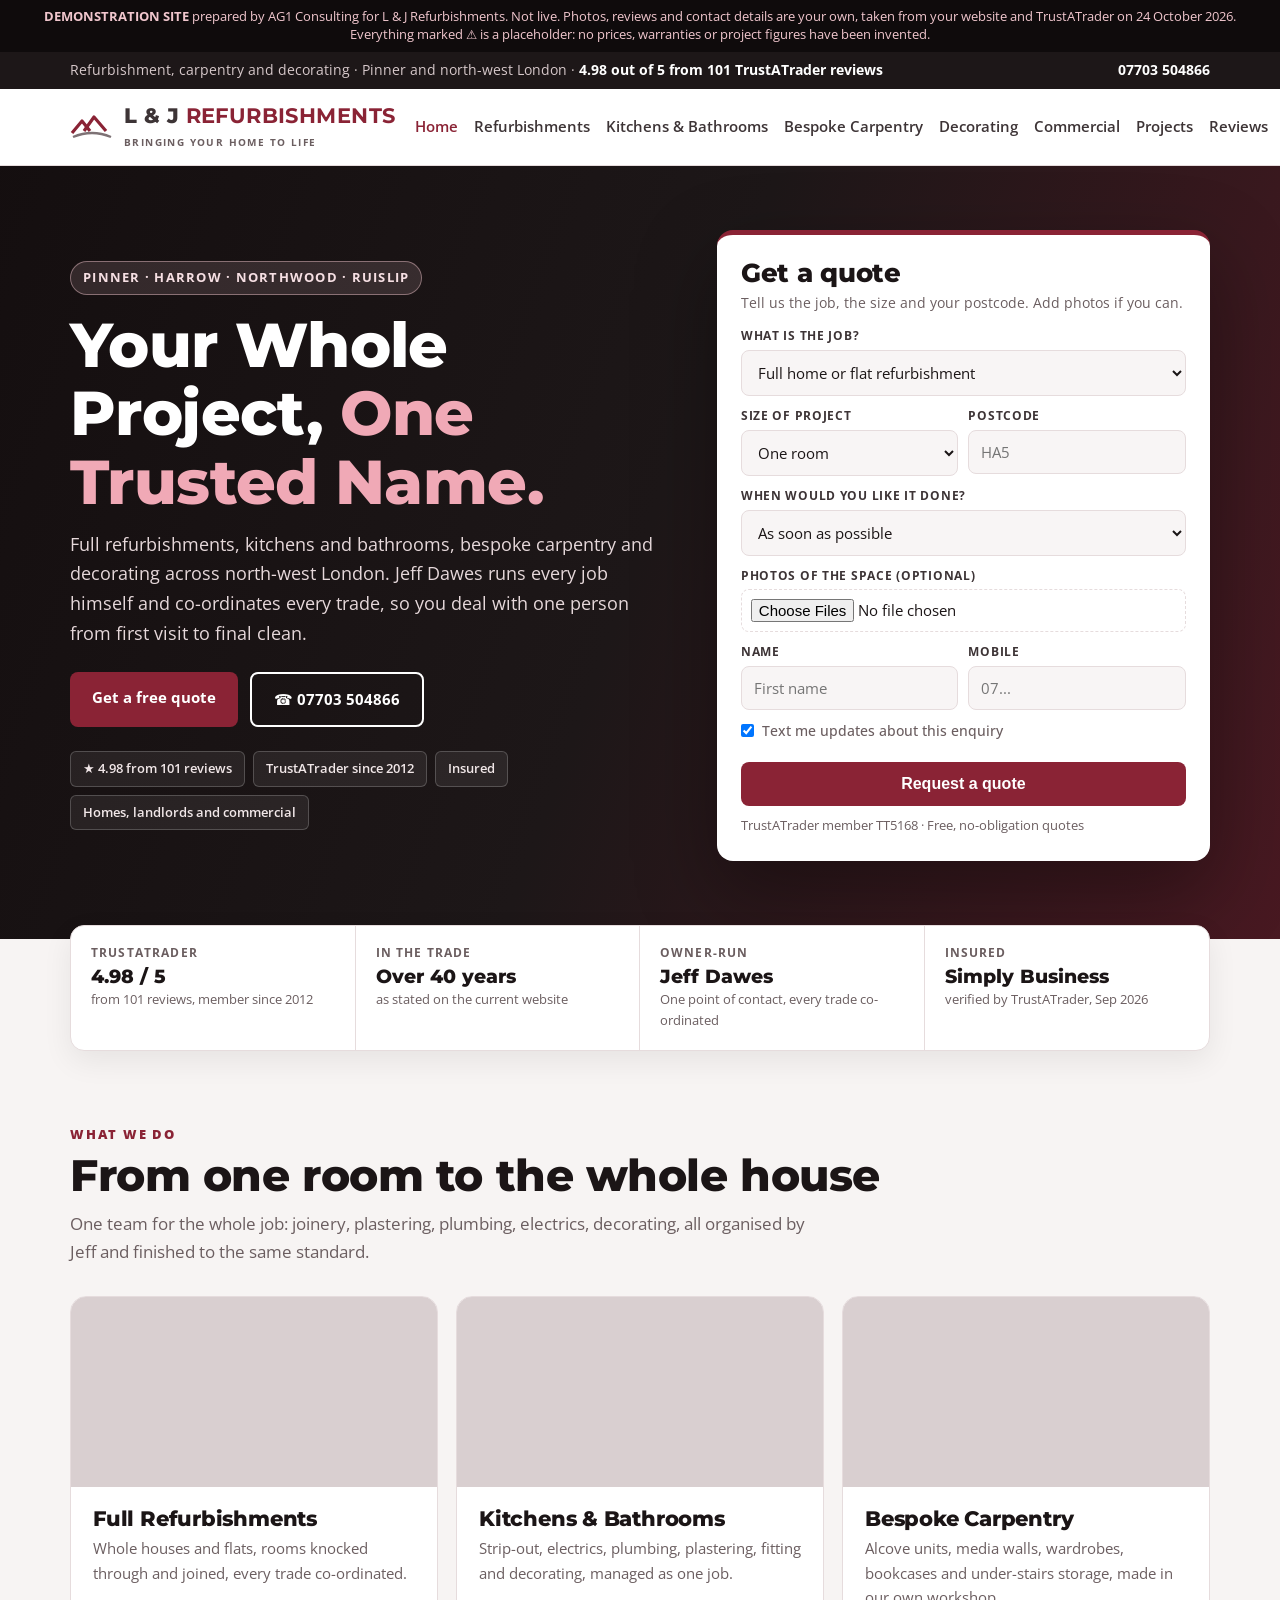
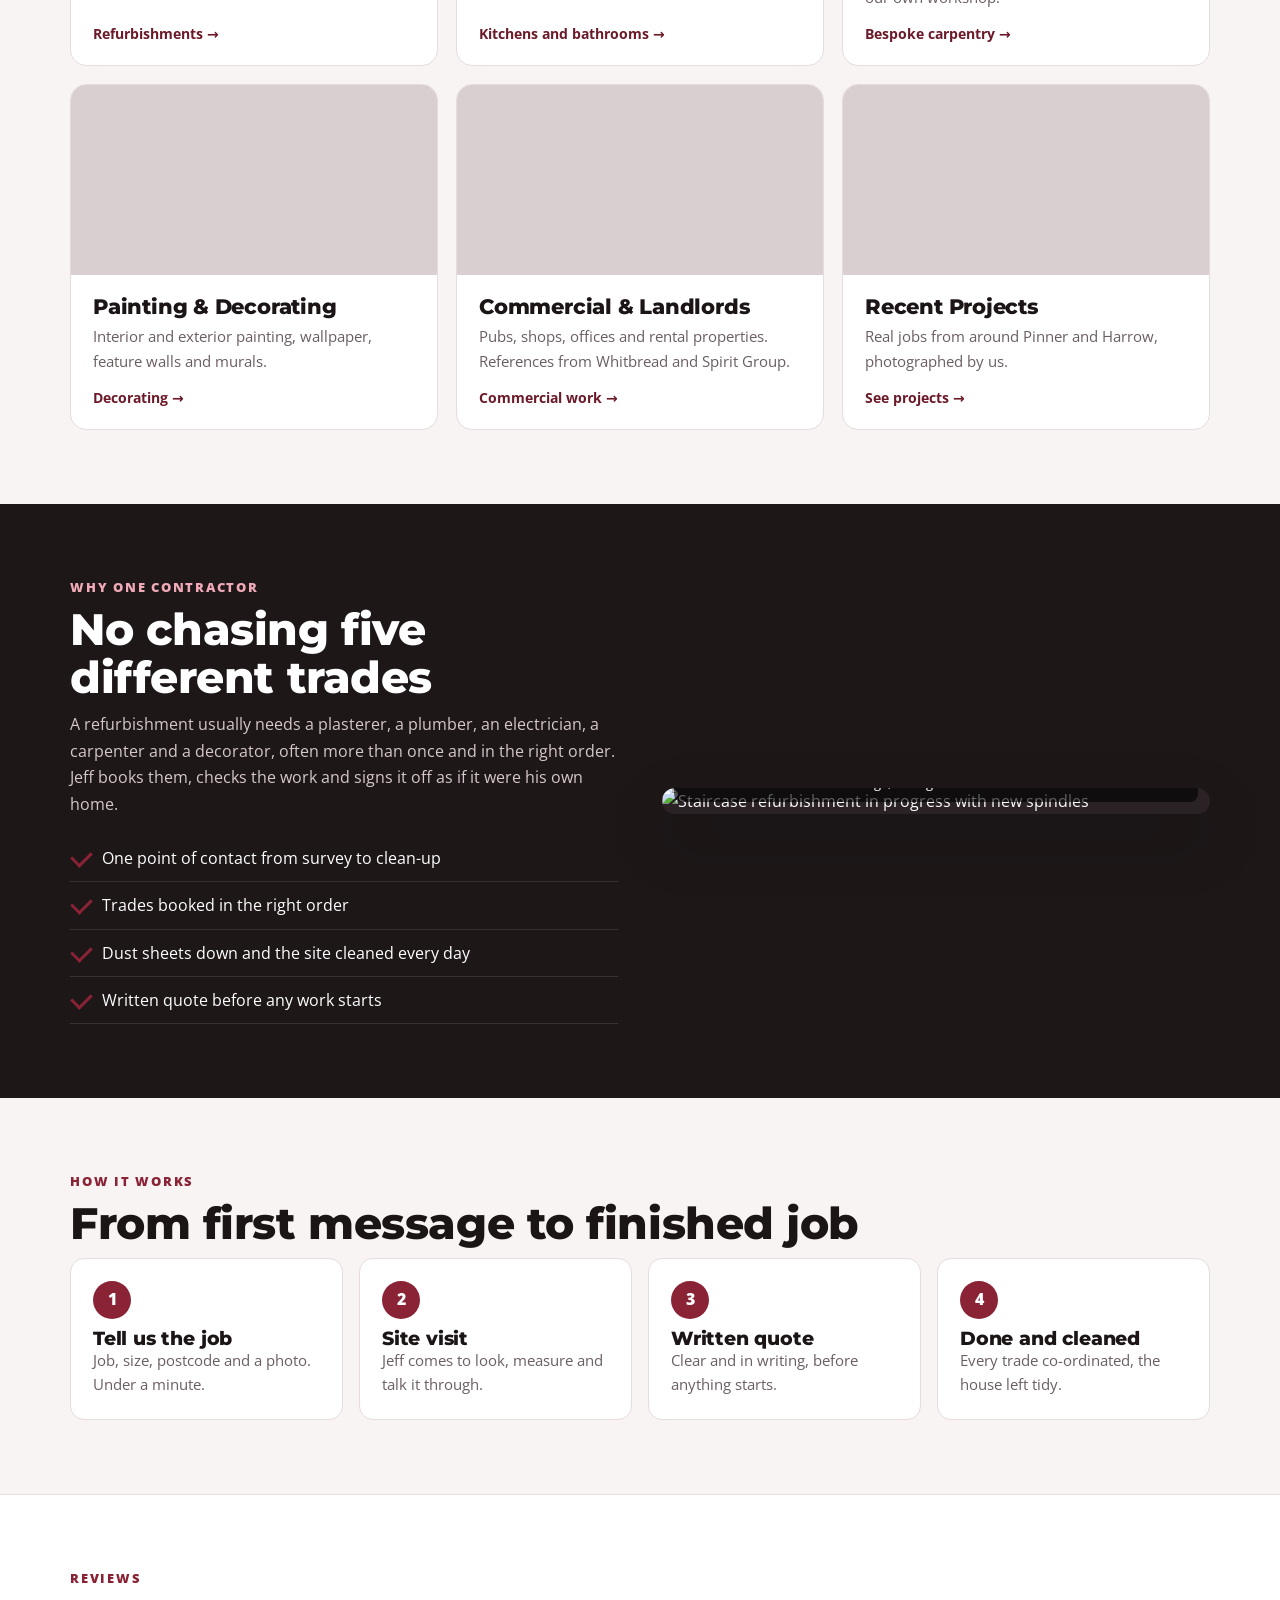
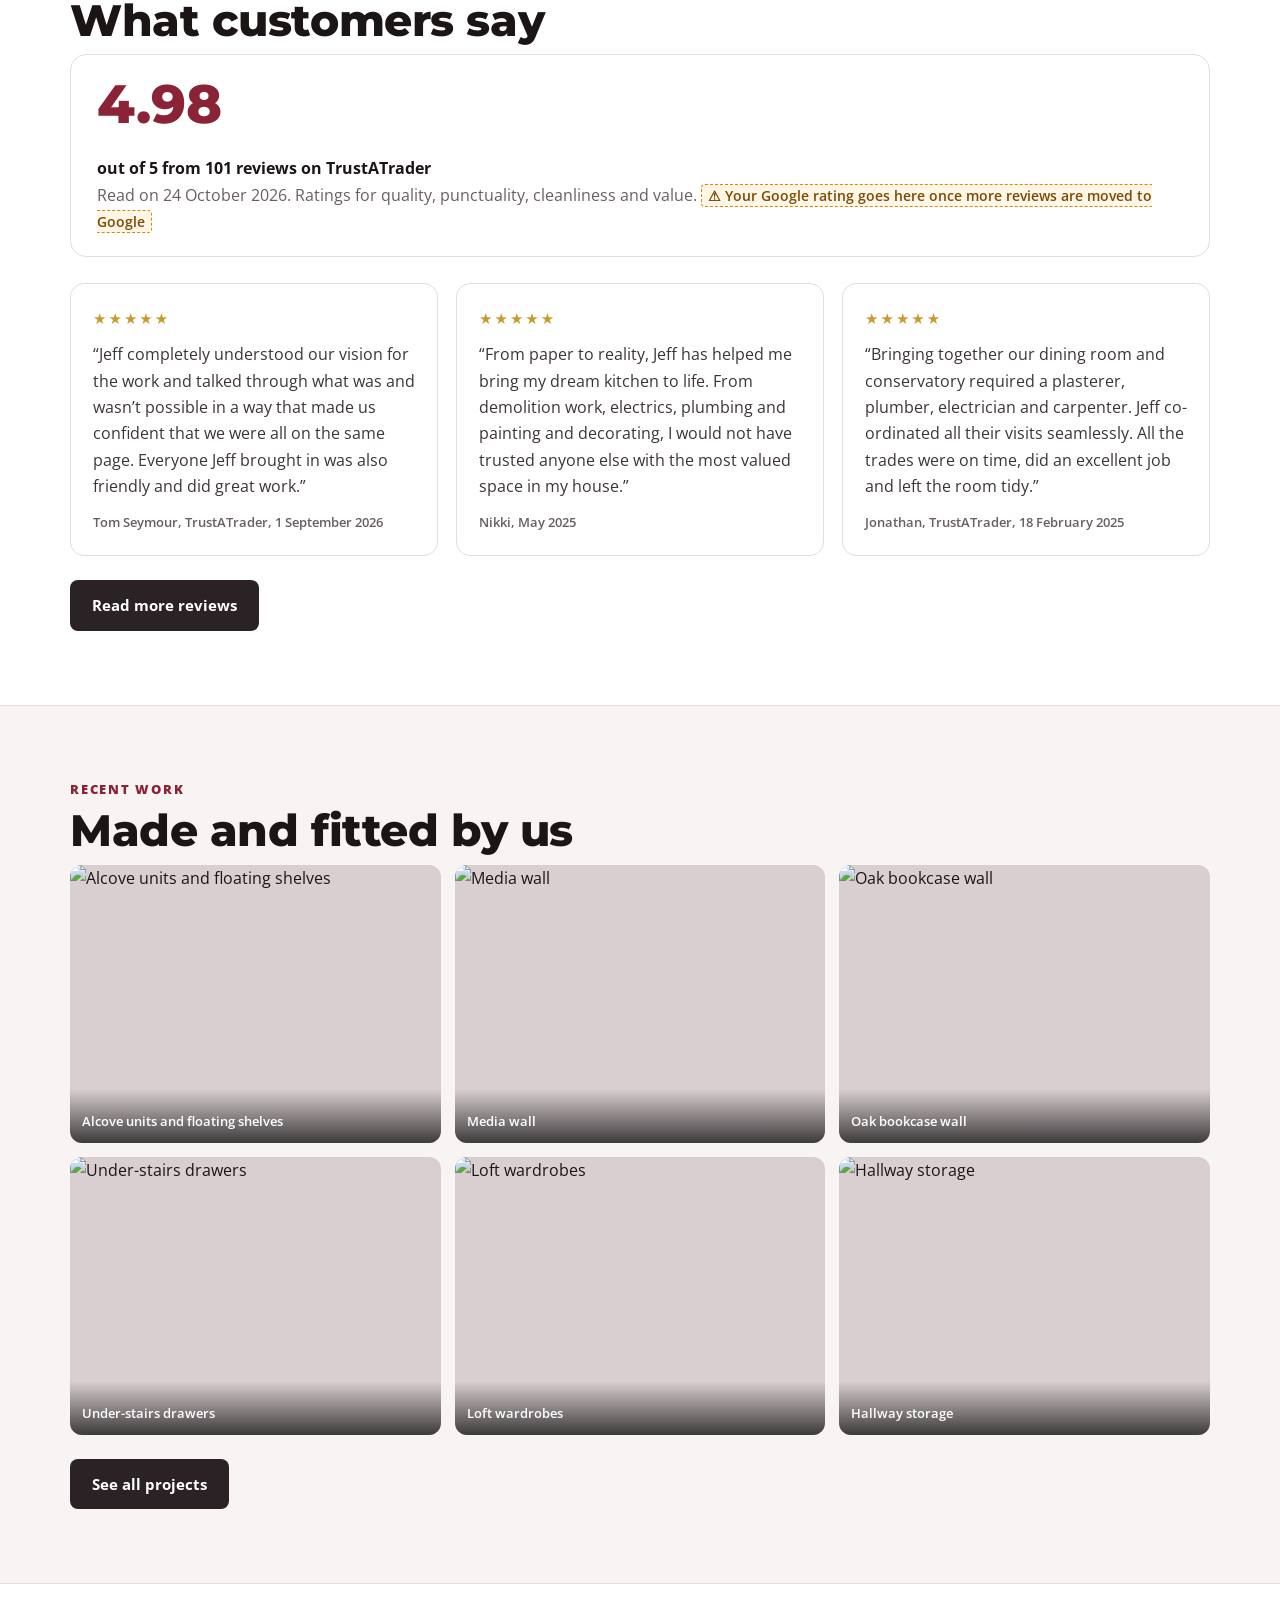
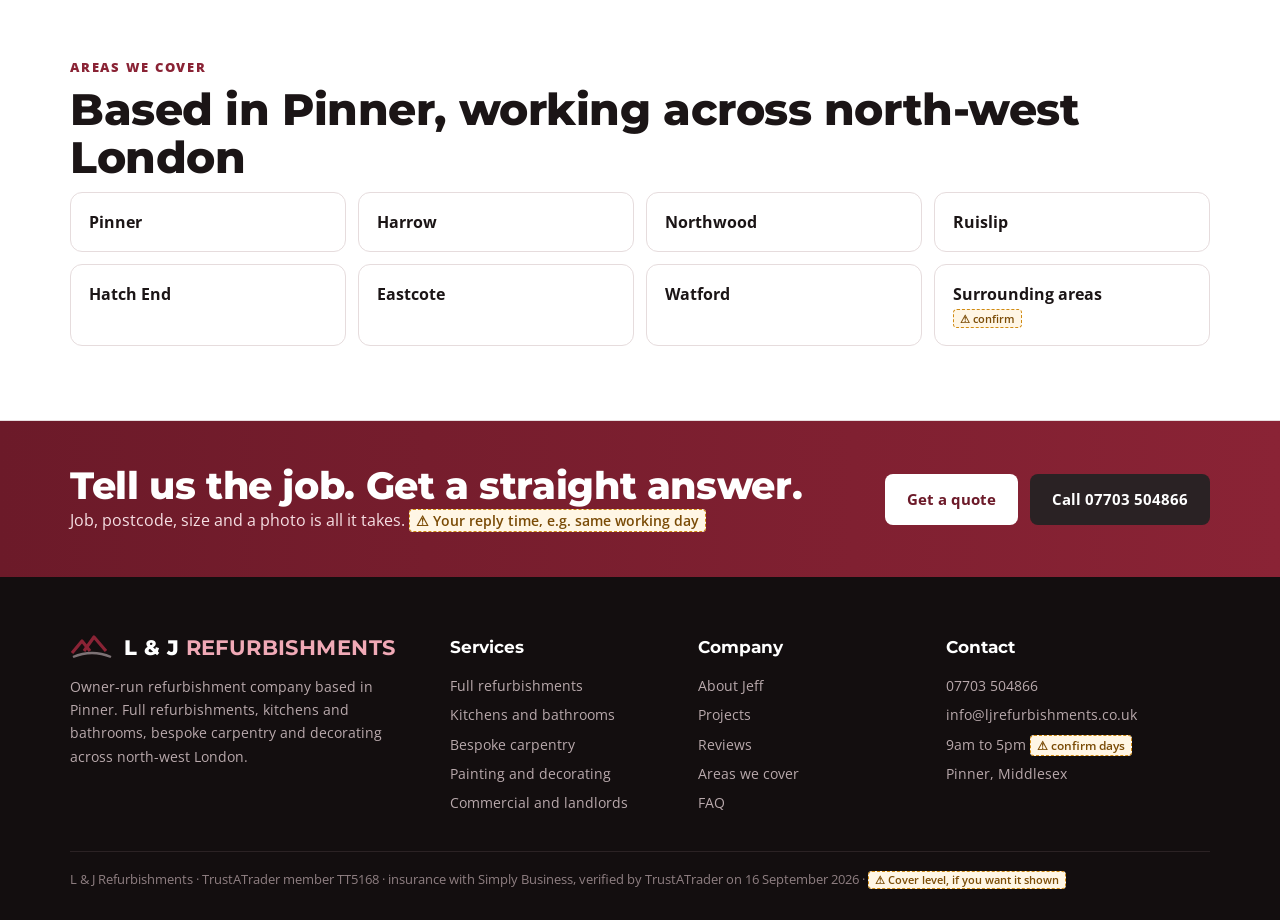
==== index.html @ 6a8d1ebc "Build AG1 asset pack" ====
<!DOCTYPE html><html lang="en"><head><meta charset="utf-8"><meta name="viewport" content="width=device-width,initial-scale=1">
<meta name="robots" content="noindex,nofollow"><title>Refurbishment Company in Pinner | L &amp; J Refurbishments</title><meta name="description" content="Full refurbishments, kitchens and bathrooms, bespoke carpentry and decorating in Pinner, Harrow and north-west London. 4.98 from 101 TrustATrader reviews.">
<link rel="preconnect" href="https://fonts.googleapis.com"><link href="https://fonts.googleapis.com/css2?family=Montserrat:wght@600;700;800&family=Open+Sans:wght@400;500;600;700;800&display=swap" rel="stylesheet">
<link rel="stylesheet" href="styles.css">
<script type="application/ld+json">{"@context": "https://schema.org", "@type": "GeneralContractor", "name": "L & J Refurbishments", "telephone": "+447703504866", "email": "info@ljrefurbishments.co.uk", "url": "https://andrei170.github.io/lj-refurbishments-demo/", "address": {"@type": "PostalAddress", "addressLocality": "Pinner", "addressRegion": "Middlesex", "addressCountry": "GB"}, "areaServed": [{"@type": "City", "name": "Pinner"}, {"@type": "City", "name": "Harrow"}, {"@type": "City", "name": "Northwood"}, {"@type": "City", "name": "Ruislip"}, {"@type": "City", "name": "Hatch End"}, {"@type": "City", "name": "Eastcote"}, {"@type": "City", "name": "Watford"}], "openingHours": "09:00-17:00", "aggregateRating": {"@type": "AggregateRating", "ratingValue": "4.98", "bestRating": "5", "reviewCount": "101"}}</script>
</head><body>
<div class="demo"><b>DEMONSTRATION SITE</b> prepared by AG1 Consulting for L &amp; J Refurbishments. Not live. Photos, reviews and contact details are your own, taken from your website and TrustATrader on 24 October 2026. Everything marked &#9888; is a placeholder: no prices, warranties or project figures have been invented.</div>
<div class="top"><div class="wrap"><span class="tl">Refurbishment, carpentry and decorating &middot; Pinner and north-west London &middot; <b>4.98 out of 5 from 101 TrustATrader reviews</b></span><span><a href="tel:+447703504866"><b>07703 504866</b></a></span></div></div>
<header class="site"><div class="wrap"><a class="logo" href="index.html"><svg width="44" height="28" viewBox="0 0 44 28" aria-hidden="true"><path d="M2 20 12 8l8 10" fill="none" stroke="#8a2335" stroke-width="3.2" stroke-linejoin="round"/><path d="M14 18 24 4l12 14" fill="none" stroke="#8a2335" stroke-width="3.2" stroke-linejoin="round"/><path d="M3 24c12-5 26-5 38 0" fill="none" stroke="#7d7275" stroke-width="2.4"/></svg><span><span class="tx">L &amp; J <b>Refurbishments</b></span><small>BRINGING YOUR HOME TO LIFE</small></span></a>
<nav class="main"><a href="index.html" class="on">Home</a><a href="refurbishments.html">Refurbishments</a><a href="kitchens-bathrooms.html">Kitchens &amp; Bathrooms</a><a href="carpentry.html">Bespoke Carpentry</a><a href="decorating.html">Decorating</a><a href="commercial.html">Commercial</a><a href="projects.html">Projects</a><a href="reviews.html">Reviews</a><a href="contact.html">Contact</a></nav><div class="hcall"><small>Call Jeff</small><a href="tel:+447703504866">07703 504866</a></div><a class="btn" href="contact.html">Get a quote</a></div></header>
<section class="hero"><div class="bgimg" style="background-image:url('https://img1.wsimg.com/isteam/ip/7a11964e-ccb6-495a-9d29-0755a113b4dd/PHOTO-2025-10-30-14-35-50%205.jpg/:/rs=w:1200')"></div><div class="wrap grid">
<div><span class="kicker">Pinner &middot; Harrow &middot; Northwood &middot; Ruislip</span>
<h1>Your Whole Project, <em>One Trusted Name.</em></h1>
<p class="lede">Full refurbishments, kitchens and bathrooms, bespoke carpentry and decorating across north-west London. Jeff Dawes runs every job himself and co-ordinates every trade, so you deal with one person from first visit to final clean.</p>
<div class="cta-row"><a class="btn" href="contact.html">Get a free quote</a><a class="btn ghost" href="tel:+447703504866">&#9742; 07703 504866</a></div>
<div class="chips"><span>&#9733; 4.98 from 101 reviews</span><span>TrustATrader since 2012</span><span>Insured</span><span>Homes, landlords and commercial</span></div></div>
<div class="panel" id="quote"><h3>Get a quote</h3><div class="sub">Tell us the job, the size and your postcode. Add photos if you can.</div><form class="f"><label>What is the job?</label><select><option>Full home or flat refurbishment</option><option>Kitchen</option><option>Bathroom</option><option>Joining rooms, conversions or alterations</option><option>Bespoke carpentry (alcoves, wardrobes, media walls)</option><option>Painting and decorating</option><option>Commercial or landlord work</option><option>Something else</option></select><div class="two"><div><label>Size of project</label><select><option>One room</option><option>Several rooms</option><option>Whole house or flat</option><option>Commercial premises</option></select></div><div><label>Postcode</label><input placeholder="HA5"></div></div><label>When would you like it done?</label><select><option>As soon as possible</option><option>Within 3 months</option><option>In 3 to 6 months</option><option>Just planning for now</option></select><label>Photos of the space (optional)</label><input type="file" accept="image/*" multiple><div class="two"><div><label>Name</label><input placeholder="First name"></div><div><label>Mobile</label><input type="tel" placeholder="07..."></div></div><label class="chk"><input type="checkbox" checked> Text me updates about this enquiry</label><button class="btn" type="submit">Request a quote</button><div class="ok-msg">&#10004; Demo only: on the live site this lands in your CRM with the photos, the customer gets a text straight back, and you can see at a glance whether it is a whole-house job or a single shelf.</div><div class="fine">TrustATrader member TT5168 &middot; Free, no-obligation quotes</div></form></div>
</div></section><section style="padding:0"><div class="wrap"><div class="trust"><div><div class="k">TrustATrader</div><div class="v">4.98 / 5</div><div class="s">from 101 reviews, member since 2012</div></div><div><div class="k">In the trade</div><div class="v">Over 40 years</div><div class="s">as stated on the current website</div></div><div><div class="k">Owner-run</div><div class="v">Jeff Dawes</div><div class="s">One point of contact, every trade co-ordinated</div></div><div><div class="k">Insured</div><div class="v">Simply Business</div><div class="s">verified by TrustATrader, Sep 2026</div></div></div></div></section>
<section class="s"><div class="wrap"><div class="eyebrow">What we do</div><h2 class="t">From one room to the whole house</h2>
<p class="st">One team for the whole job: joinery, plastering, plumbing, electrics, decorating, all organised by Jeff and finished to the same standard.</p>
<div class="svc">
<a class="sv" href="refurbishments.html"><div class="im" style="background-image:url('https://img1.wsimg.com/isteam/ip/7a11964e-ccb6-495a-9d29-0755a113b4dd/IMG_9563.JPG/:/rs=w:1200')"></div><div class="bd"><h3>Full Refurbishments</h3><p>Whole houses and flats, rooms knocked through and joined, every trade co-ordinated.</p><div class="go">Refurbishments &rarr;</div></div></a>
<a class="sv" href="kitchens-bathrooms.html"><div class="im" style="background-image:url('https://img1.wsimg.com/isteam/ip/7a11964e-ccb6-495a-9d29-0755a113b4dd/PHOTO-2026-05-29-14-44-11%2011.jpg/:/rs=w:1200')"></div><div class="bd"><h3>Kitchens &amp; Bathrooms</h3><p>Strip-out, electrics, plumbing, plastering, fitting and decorating, managed as one job.</p><div class="go">Kitchens and bathrooms &rarr;</div></div></a>
<a class="sv" href="carpentry.html"><div class="im" style="background-image:url('https://img1.wsimg.com/isteam/ip/7a11964e-ccb6-495a-9d29-0755a113b4dd/IMG_9550.JPG/:/rs=w:1200')"></div><div class="bd"><h3>Bespoke Carpentry</h3><p>Alcove units, media walls, wardrobes, bookcases and under-stairs storage, made in our own workshop.</p><div class="go">Bespoke carpentry &rarr;</div></div></a>
<a class="sv" href="decorating.html"><div class="im" style="background-image:url('https://img1.wsimg.com/isteam/ip/7a11964e-ccb6-495a-9d29-0755a113b4dd/IMG_9567.JPG/:/rs=w:1200')"></div><div class="bd"><h3>Painting &amp; Decorating</h3><p>Interior and exterior painting, wallpaper, feature walls and murals.</p><div class="go">Decorating &rarr;</div></div></a>
<a class="sv" href="commercial.html"><div class="im" style="background-image:url('https://img1.wsimg.com/isteam/ip/7a11964e-ccb6-495a-9d29-0755a113b4dd/PHOTO-2026-04-03-11-56-36%204-c15f088.jpg/:/rs=w:1200')"></div><div class="bd"><h3>Commercial &amp; Landlords</h3><p>Pubs, shops, offices and rental properties. References from Whitbread and Spirit Group.</p><div class="go">Commercial work &rarr;</div></div></a>
<a class="sv" href="projects.html"><div class="im" style="background-image:url('https://img1.wsimg.com/isteam/ip/7a11964e-ccb6-495a-9d29-0755a113b4dd/IMG_9553.JPG/:/rs=w:1200')"></div><div class="bd"><h3>Recent Projects</h3><p>Real jobs from around Pinner and Harrow, photographed by us.</p><div class="go">See projects &rarr;</div></div></a>
</div></div></section>

<section class="s dark"><div class="wrap split"><div><div class="eyebrow">Why one contractor</div>
<h2 class="t">No chasing five different trades</h2>
<p>A refurbishment usually needs a plasterer, a plumber, an electrician, a carpenter and a decorator, often more than once and in the right order. Jeff books them, checks the work and signs it off as if it were his own home.</p>
<ul class="ticks" style="margin-top:18px"><li>One point of contact from survey to clean-up</li><li>Trades booked in the right order</li><li>Dust sheets down and the site cleaned every day</li><li>Written quote before any work starts</li></ul></div>
<div class="photo"><img src='https://img1.wsimg.com/isteam/ip/7a11964e-ccb6-495a-9d29-0755a113b4dd/IMG_9563.JPG/:/rs=w:1200' alt="Staircase refurbishment in progress with new spindles" loading="lazy"><div class="cap">Staircase and under-stairs storage, during the work</div></div></div></section>

<section class="s"><div class="wrap"><div class="eyebrow">How it works</div><h2 class="t">From first message to finished job</h2>
<div class="steps">
<div class="step"><h3>Tell us the job</h3><p>Job, size, postcode and a photo. Under a minute.</p></div>
<div class="step"><h3>Site visit</h3><p>Jeff comes to look, measure and talk it through.</p></div>
<div class="step"><h3>Written quote</h3><p>Clear and in writing, before anything starts.</p></div>
<div class="step"><h3>Done and cleaned</h3><p>Every trade co-ordinated, the house left tidy.</p></div>
</div></div></section>

<section class="s alt"><div class="wrap"><div class="eyebrow">Reviews</div><h2 class="t">What customers say</h2>
<div class="big"><div class="sc">4.98</div><div><b>out of 5 from 101 reviews on TrustATrader</b><br><span style="color:#6b5e60">Read on 24 October 2026. Ratings for quality, punctuality, cleanliness and value. <span class="ph">&#9888; Your Google rating goes here once more reviews are moved to Google</span></span></div></div>
<div class="revs"><div class="rv"><div class="stars">&#9733;&#9733;&#9733;&#9733;&#9733;</div><p>&ldquo;Jeff completely understood our vision for the work and talked through what was and wasn&rsquo;t possible in a way that made us confident that we were all on the same page. Everyone Jeff brought in was also friendly and did great work.&rdquo;</p><div class="who">Tom Seymour, TrustATrader, 1 September 2026</div></div><div class="rv"><div class="stars">&#9733;&#9733;&#9733;&#9733;&#9733;</div><p>&ldquo;From paper to reality, Jeff has helped me bring my dream kitchen to life. From demolition work, electrics, plumbing and painting and decorating, I would not have trusted anyone else with the most valued space in my house.&rdquo;</p><div class="who">Nikki, May 2025</div></div><div class="rv"><div class="stars">&#9733;&#9733;&#9733;&#9733;&#9733;</div><p>&ldquo;Bringing together our dining room and conservatory required a plasterer, plumber, electrician and carpenter. Jeff co-ordinated all their visits seamlessly. All the trades were on time, did an excellent job and left the room tidy.&rdquo;</p><div class="who">Jonathan, TrustATrader, 18 February 2025</div></div></div>
<div class="cta-row"><a class="btn dark" href="reviews.html">Read more reviews</a></div></div></section>

<section class="s"><div class="wrap"><div class="eyebrow">Recent work</div><h2 class="t">Made and fitted by us</h2><div class="gal"><div class="gi"><img src="https://img1.wsimg.com/isteam/ip/7a11964e-ccb6-495a-9d29-0755a113b4dd/IMG_9548.JPG/:/rs=w:1200" alt="Alcove units and floating shelves" loading="lazy"><div class="c">Alcove units and floating shelves</div></div><div class="gi"><img src="https://img1.wsimg.com/isteam/ip/7a11964e-ccb6-495a-9d29-0755a113b4dd/IMG_9552.JPG/:/rs=w:1200" alt="Media wall" loading="lazy"><div class="c">Media wall</div></div><div class="gi"><img src="https://img1.wsimg.com/isteam/ip/7a11964e-ccb6-495a-9d29-0755a113b4dd/IMG_9553.JPG/:/rs=w:1200" alt="Oak bookcase wall" loading="lazy"><div class="c">Oak bookcase wall</div></div><div class="gi"><img src="https://img1.wsimg.com/isteam/ip/7a11964e-ccb6-495a-9d29-0755a113b4dd/IMG_9565.JPG/:/rs=w:1200" alt="Under-stairs drawers" loading="lazy"><div class="c">Under-stairs drawers</div></div><div class="gi"><img src="https://img1.wsimg.com/isteam/ip/7a11964e-ccb6-495a-9d29-0755a113b4dd/IMG_9561.JPG/:/rs=w:1200" alt="Loft wardrobes" loading="lazy"><div class="c">Loft wardrobes</div></div><div class="gi"><img src="https://img1.wsimg.com/isteam/ip/7a11964e-ccb6-495a-9d29-0755a113b4dd/IMG_7369.jpeg/:/rs=w:1200" alt="Hallway storage" loading="lazy"><div class="c">Hallway storage</div></div></div>
<div class="cta-row"><a class="btn dark" href="projects.html">See all projects</a></div></div></section>

<section class="s alt"><div class="wrap"><div class="eyebrow">Areas we cover</div><h2 class="t">Based in Pinner, working across north-west London</h2>
<div class="areas"><div class="area">Pinner</div><div class="area">Harrow</div><div class="area">Northwood</div><div class="area">Ruislip</div><div class="area">Hatch End</div><div class="area">Eastcote</div><div class="area">Watford</div><div class="area">Surrounding areas<small><span class="ph">&#9888; confirm</span></small></div></div></div></section>
<section class="band"><div class="wrap"><div><h2>Tell us the job. Get a straight answer.</h2><p>Job, postcode, size and a photo is all it takes. <span class="ph">&#9888; Your reply time, e.g. same working day</span></p></div><div class="cta-row" style="margin-top:0"><a class="btn" href="contact.html">Get a quote</a><a class="btn dark" href="tel:+447703504866">Call 07703 504866</a></div></div></section>
<footer class="site"><div class="wrap"><div class="foot">
<div><a class="logo" href="index.html"><svg width="44" height="28" viewBox="0 0 44 28" aria-hidden="true"><path d="M2 20 12 8l8 10" fill="none" stroke="#8a2335" stroke-width="3.2" stroke-linejoin="round"/><path d="M14 18 24 4l12 14" fill="none" stroke="#8a2335" stroke-width="3.2" stroke-linejoin="round"/><path d="M3 24c12-5 26-5 38 0" fill="none" stroke="#7d7275" stroke-width="2.4"/></svg><span class="tx" style="color:#fff">L &amp; J <b style="color:#f0a9b6">Refurbishments</b></span></a>
<p style="margin-top:14px">Owner-run refurbishment company based in Pinner. Full refurbishments, kitchens and bathrooms, bespoke carpentry and decorating across north-west London.</p></div>
<div><h4>Services</h4><ul><li><a href="refurbishments.html">Full refurbishments</a></li><li><a href="kitchens-bathrooms.html">Kitchens and bathrooms</a></li><li><a href="carpentry.html">Bespoke carpentry</a></li><li><a href="decorating.html">Painting and decorating</a></li><li><a href="commercial.html">Commercial and landlords</a></li></ul></div>
<div><h4>Company</h4><ul><li><a href="about.html">About Jeff</a></li><li><a href="projects.html">Projects</a></li><li><a href="reviews.html">Reviews</a></li><li><a href="areas.html">Areas we cover</a></li><li><a href="faq.html">FAQ</a></li></ul></div>
<div><h4>Contact</h4><ul><li><a href="tel:+447703504866">07703 504866</a></li><li><a href="mailto:info@ljrefurbishments.co.uk">info@ljrefurbishments.co.uk</a></li><li>9am to 5pm <span class="ph">&#9888; confirm days</span></li><li>Pinner, Middlesex</li></ul></div>
</div><div class="legal">L &amp; J Refurbishments &middot; TrustATrader member TT5168 &middot; insurance with Simply Business, verified by TrustATrader on 16 September 2026 &middot; <span class="ph">&#9888; Cover level, if you want it shown</span></div></div></footer>
<div class="sticky-cta"><a class="btn dark" href="tel:+447703504866">&#9742; Call</a><a class="btn" href="contact.html">Get a quote</a></div>
<script>
document.querySelectorAll('form.f').forEach(function(f){f.addEventListener('submit',function(e){e.preventDefault();
var m=f.querySelector('.ok-msg');if(m){m.style.display='block';}});});
</script></body></html>
---- styles.css ----
:root{--ink:#1b1516;--char:#1d1718;--char2:#2a2224;--mut:#6b5e60;--line:#e6dcdd;--bg:#f7f4f3;--card:#fff;
--acc:#8a2335;--accd:#6c1a29;--accl:#f6e6e9;--sand:#efe7df;--ok:#2f8a5b}
*{box-sizing:border-box;margin:0;padding:0}html{scroll-behavior:smooth}
html,body{overflow-x:hidden}body{background:var(--bg);color:var(--ink);font:16px/1.65 "Open Sans",system-ui,-apple-system,"Segoe UI",sans-serif}
.grid>*,.split>*,.svc>*,.feat>*,.gal>*,.revs>*,.steps>*,.trust>*,.foot>*,.two>*,.areas>*{min-width:0}
a{color:inherit;text-decoration:none}img{max-width:100%;display:block}
.wrap{max-width:1180px;margin:0 auto;padding:0 20px}
h1,h2,h3{font-family:"Montserrat","Open Sans",sans-serif;font-weight:800;letter-spacing:-.01em;line-height:1.1}
.ph{background:#fff6e5;border:1px dashed #d08a12;color:#7a4b06;padding:1px 6px;border-radius:4px;font-size:.86em;font-family:"Open Sans",sans-serif;font-weight:600;letter-spacing:0;text-transform:none}
.demo{background:#0f0b0c;color:#f0c6cd;text-align:center;font-size:12.5px;padding:8px 14px;line-height:1.45}
.top{background:var(--char);color:#d6c8ca;font-size:13.5px}
.top .wrap{display:flex;justify-content:space-between;gap:12px;padding-top:7px;padding-bottom:7px;flex-wrap:wrap;align-items:center}
.top b{color:#fff}
header.site{position:sticky;top:0;z-index:50;background:rgba(255,255,255,.97);backdrop-filter:blur(8px);border-bottom:1px solid var(--line)}
header.site .wrap{display:flex;align-items:center;gap:20px;height:76px}
.logo{display:flex;align-items:center;gap:10px;white-space:nowrap}
.logo .tx{font-family:"Montserrat",sans-serif;font-weight:800;font-size:21px;line-height:1;text-transform:uppercase;letter-spacing:.02em;color:#3d3436}
.logo .tx b{color:var(--acc)}.logo small{display:block;font:700 10px "Open Sans",sans-serif;color:var(--mut);letter-spacing:.14em;margin-top:4px}
nav.main{display:flex;gap:16px;margin-left:auto;font-weight:600;font-size:14.5px;white-space:nowrap}
nav.main a{color:#3d3436}nav.main a:hover,nav.main a.on{color:var(--acc)}
.hcall{display:flex;flex-direction:column;align-items:flex-end;line-height:1.2;white-space:nowrap}
.hcall small{font-size:11px;color:var(--mut);text-transform:uppercase;letter-spacing:.1em;font-weight:700}
.hcall a{font-weight:800;font-size:18px}
header.site .btn{white-space:nowrap}
@media(max-width:1500px){.hcall{display:none}}
@media(max-width:1120px){nav.main{display:none}}
.btn{display:inline-block;background:var(--acc);color:#fff;font-weight:700;padding:13px 22px;border-radius:8px;border:0;cursor:pointer;font-size:15px;transition:background .15s}
.btn:hover{background:var(--accd)}.btn.ghost{background:transparent;border:2px solid #fff;color:#fff}.btn.dark{background:var(--char2)}
@media(max-width:520px){header.site .wrap{gap:10px;height:64px}.logo .tx{font-size:16px}.logo small{display:none}.logo svg{width:34px}
header.site .btn{padding:9px 12px;font-size:13px;margin-left:auto}.top .wrap span.tl{display:none}}
.hero{position:relative;color:#fff;overflow:hidden;padding:64px 0 78px;background:#1d1718}
.hero .bgimg{position:absolute;inset:0;background-size:cover;background-position:center;opacity:.32}
.hero:after{content:"";position:absolute;inset:0;background:linear-gradient(110deg,rgba(20,14,15,.96) 0%,rgba(29,23,24,.86) 50%,rgba(108,26,41,.55) 100%)}
.hero .grid{display:grid;grid-template-columns:1.1fr .9fr;gap:44px;align-items:center;position:relative;z-index:1}
@media(max-width:960px){.hero .grid{grid-template-columns:1fr}}
.kicker{display:inline-flex;gap:8px;align-items:center;background:rgba(240,198,205,.14);border:1px solid rgba(240,198,205,.45);color:#f6dfe3;font-weight:700;font-size:12.5px;padding:6px 12px;border-radius:999px;text-transform:uppercase;letter-spacing:.1em}
.hero h1{font-size:clamp(36px,5.2vw,62px);margin:16px 0 14px}.hero h1 em{font-style:normal;color:#f0a9b6}
.hero p.lede{color:#e6d8da;font-size:18px;max-width:590px}
.cta-row{display:flex;gap:12px;flex-wrap:wrap;margin-top:24px}
.chips{display:flex;gap:8px;flex-wrap:wrap;margin-top:24px}
.chips span{border:1px solid rgba(255,255,255,.2);background:rgba(255,255,255,.07);padding:6px 12px;border-radius:6px;font-size:13px;color:#f1e7e8;font-weight:600}
.panel{background:#fff;color:var(--ink);border-radius:16px;padding:24px;box-shadow:0 30px 80px rgba(0,0,0,.35);border-top:5px solid var(--acc)}
.panel h3{font-size:26px}.panel .sub{color:var(--mut);font-size:14px;margin:4px 0 12px}
form.f label{display:block;font-size:12px;font-weight:700;color:#3d3436;text-transform:uppercase;letter-spacing:.06em;margin:10px 0 4px}
form.f input,form.f select,form.f textarea{width:100%;background:#f8f5f5;border:1px solid var(--line);color:var(--ink);padding:11px 12px;border-radius:8px;font:15px "Open Sans",sans-serif}
form.f input[type=file]{padding:9px;background:#fff;border-style:dashed}
form.f .two{display:grid;grid-template-columns:1fr 1fr;gap:10px}
form.f .chk{display:flex;gap:8px;align-items:flex-start;font-size:13.5px;color:var(--mut);margin-top:10px;text-transform:none;letter-spacing:0;font-weight:500}
form.f .chk input{width:auto;margin-top:4px}
form.f .btn{width:100%;margin-top:16px;font-size:16px}
.fine{font-size:12.5px;color:var(--mut);margin-top:10px}
.ok-msg{display:none;margin-top:12px;background:#eaf6ef;border:1px solid var(--ok);color:#1d5c3b;padding:10px;border-radius:8px;font-size:14px}
.trust{display:grid;grid-template-columns:repeat(4,1fr);background:#fff;border:1px solid var(--line);border-radius:14px;margin-top:-14px;position:relative;z-index:2;box-shadow:0 10px 30px rgba(20,14,15,.07)}
.trust>div{padding:18px 20px;border-right:1px solid var(--line)}.trust>div:last-child{border-right:0}
.trust .k{font-size:11.5px;text-transform:uppercase;letter-spacing:.1em;color:var(--mut);font-weight:700}
.trust .v{font-family:"Montserrat",sans-serif;font-weight:800;font-size:19px;line-height:1.2;margin-top:3px}
.trust .s{font-size:13px;color:var(--mut)}
@media(max-width:900px){.trust{grid-template-columns:1fr 1fr}.trust>div:nth-child(2){border-right:0}.trust>div:nth-child(-n+2){border-bottom:1px solid var(--line)}}
@media(max-width:480px){.trust{grid-template-columns:1fr}.trust>div{border-right:0;border-bottom:1px solid var(--line)}.trust>div:last-child{border-bottom:0}}
section.s{padding:74px 0}section.alt{background:#fff;border-top:1px solid var(--line);border-bottom:1px solid var(--line)}
section.dark{background:var(--char);color:#fff}section.dark p{color:#d6c8ca}
.eyebrow{color:var(--acc);font-weight:800;text-transform:uppercase;letter-spacing:.14em;font-size:12.5px}
section.dark .eyebrow{color:#f0a9b6}
h2.t{font-size:clamp(28px,3.8vw,44px);margin:6px 0 10px}p.st{color:var(--mut);max-width:740px;margin-bottom:30px;font-size:17px}
.svc{display:grid;grid-template-columns:repeat(3,1fr);gap:18px}@media(max-width:960px){.svc{grid-template-columns:1fr 1fr}}@media(max-width:600px){.svc{grid-template-columns:1fr}}
.sv{background:var(--card);border:1px solid var(--line);border-radius:16px;overflow:hidden;display:flex;flex-direction:column;transition:transform .2s,border-color .2s}
.sv:hover{transform:translateY(-3px);border-color:var(--acc)}
.sv .im{height:190px;background-size:cover;background-position:center;background-color:#d9cfd0}
.sv .bd{padding:20px 22px;display:flex;flex-direction:column;flex:1}
.sv h3{font-size:21px}.sv p{color:var(--mut);font-size:15px;margin-top:6px;flex:1}
.sv .go{color:var(--accd);font-weight:700;margin-top:12px;font-size:14px}
.feat{display:grid;grid-template-columns:repeat(3,1fr);gap:18px}@media(max-width:900px){.feat{grid-template-columns:1fr}}
.fc{background:var(--card);border:1px solid var(--line);border-radius:14px;padding:24px}
section.dark .fc{background:#2a2224;border-color:#3a3133}
.fc .n{font-family:"Montserrat",sans-serif;font-weight:800;font-size:36px;color:var(--acc);line-height:1}
section.dark .fc .n{color:#f0a9b6}
.fc h3{font-size:21px;margin:6px 0}.fc p{color:var(--mut);font-size:15px}
.split{display:grid;grid-template-columns:1fr 1fr;gap:44px;align-items:center}@media(max-width:900px){.split{grid-template-columns:1fr}}
.photo{border-radius:18px;overflow:hidden;position:relative;background:#2a2224;box-shadow:0 24px 60px rgba(0,0,0,.22)}
.photo img{width:100%;height:auto}.photo .cap{position:absolute;left:12px;right:12px;bottom:12px;background:rgba(0,0,0,.62);color:#fff;font-size:13px;padding:8px 12px;border-radius:8px}
ul.ticks{list-style:none}ul.ticks li{padding:10px 0 10px 32px;position:relative;border-bottom:1px solid var(--line)}
section.dark ul.ticks li{border-color:#3a3133}
ul.ticks li:before{content:"";position:absolute;left:2px;top:15px;width:16px;height:10px;border-left:3px solid var(--acc);border-bottom:3px solid var(--acc);transform:rotate(-45deg)}
.steps{display:grid;grid-template-columns:repeat(4,1fr);gap:16px;counter-reset:s}@media(max-width:900px){.steps{grid-template-columns:1fr 1fr}}@media(max-width:480px){.steps{grid-template-columns:1fr}}
.step{background:var(--card);border:1px solid var(--line);border-radius:14px;padding:22px;counter-increment:s}
.step:before{content:counter(s);display:inline-grid;place-items:center;width:38px;height:38px;border-radius:50%;background:var(--acc);color:#fff;font-weight:800;margin-bottom:10px}
.step h3{font-size:19px}.step p{color:var(--mut);font-size:14.5px}
.gal{display:grid;grid-template-columns:repeat(3,1fr);gap:14px}@media(max-width:800px){.gal{grid-template-columns:1fr 1fr}}@media(max-width:480px){.gal{grid-template-columns:1fr}}
.gi{border-radius:12px;overflow:hidden;position:relative;background:#d9cfd0;aspect-ratio:4/3}
.gi img{width:100%;height:100%;object-fit:cover}
.gi .c{position:absolute;left:0;right:0;bottom:0;padding:22px 12px 10px;color:#fff;font-size:13px;font-weight:600;background:linear-gradient(transparent,rgba(0,0,0,.72))}
.gi.ph-box{display:flex;align-items:flex-end;padding:14px;background:repeating-linear-gradient(135deg,#3a3133 0 16px,#332b2d 16px 32px)}
.gi.ph-box .ph{background:rgba(0,0,0,.5);color:#ffe1a8;border-color:#d08a12}
.revs{display:grid;grid-template-columns:repeat(3,1fr);gap:18px}@media(max-width:900px){.revs{grid-template-columns:1fr}}
.rv{background:var(--card);border:1px solid var(--line);border-radius:14px;padding:22px}
.rv .stars{color:#c99a2e;letter-spacing:2px;font-size:15px}.rv p{margin-top:10px;color:#3d3436}.rv .who{font-size:13px;color:var(--mut);margin-top:12px;font-weight:600}
.big{display:flex;gap:24px;align-items:center;flex-wrap:wrap;background:#fff;border:1px solid var(--line);border-radius:16px;padding:22px 26px;margin-bottom:26px}
.big .sc{font-family:"Montserrat",sans-serif;font-weight:800;font-size:54px;color:var(--acc);line-height:1}
.areas{display:grid;grid-template-columns:repeat(4,1fr);gap:12px}@media(max-width:800px){.areas{grid-template-columns:1fr 1fr}}@media(max-width:420px){.areas{grid-template-columns:1fr}}
.area{background:var(--card);border:1px solid var(--line);border-radius:12px;padding:16px 18px;font-weight:700}
.area small{display:block;color:var(--mut);font-weight:500;font-size:13px}
.band{background:linear-gradient(90deg,var(--accd),var(--acc));color:#fff;padding:44px 0}
.band .wrap{display:flex;gap:24px;align-items:center;justify-content:space-between;flex-wrap:wrap}
.band h2{font-size:clamp(24px,3.2vw,38px)}.band p{color:#f6dfe3}
.band .btn{background:#fff;color:var(--accd)}.band .btn.dark{background:var(--char2);color:#fff}
details{background:var(--card);border:1px solid var(--line);border-radius:12px;padding:16px 20px;margin-bottom:10px}
summary{cursor:pointer;font-weight:700;font-size:16.5px}details p{color:var(--mut);margin-top:10px}
.pagehead{color:#fff;padding:58px 0 52px;position:relative;background:#1d1718;overflow:hidden}
.pagehead .bgimg{position:absolute;inset:0;background-size:cover;background-position:center;opacity:.28}
.pagehead:after{content:"";position:absolute;inset:0;background:linear-gradient(110deg,rgba(20,14,15,.95),rgba(108,26,41,.6))}
.pagehead .wrap{position:relative;z-index:1}
.pagehead h1{font-size:clamp(34px,4.8vw,56px);margin:8px 0}.pagehead p{color:#e6d8da;max-width:720px;font-size:18px}
.crumb{font-size:13px;color:#c9b6b9}.crumb a{color:#f0a9b6}
.note{background:var(--accl);border:1px solid #e6c3ca;border-radius:12px;padding:16px 18px;font-size:14.5px}
.map{min-height:240px;border-radius:14px;border:1px solid var(--line);display:grid;place-items:center;color:var(--mut);text-align:center;padding:20px;
 background:repeating-linear-gradient(0deg,#f1ecea 0 38px,#ebe4e2 38px 40px),repeating-linear-gradient(90deg,transparent 0 38px,#e6dfdd 38px 40px)}
footer.site{background:#130e0f;color:#b9a9ac;padding:56px 0 30px;font-size:14px}
.foot{display:grid;grid-template-columns:1.6fr 1fr 1fr 1.2fr;gap:28px}@media(max-width:820px){.foot{grid-template-columns:1fr 1fr}}@media(max-width:460px){.foot{grid-template-columns:1fr}}
footer.site h4{color:#fff;font-family:"Montserrat",sans-serif;font-size:17px;margin-bottom:10px}
footer.site li{list-style:none;padding:3px 0}footer.site a:hover{color:#fff}
footer.site .legal{border-top:1px solid #2b2224;margin-top:34px;padding-top:18px;font-size:12.5px;color:#8f7f82}
.sticky-cta{display:none}
@media(max-width:760px){.sticky-cta{display:flex;position:fixed;bottom:0;left:0;right:0;z-index:60;gap:8px;padding:10px;background:rgba(19,14,15,.97);border-top:1px solid #3a3133}
.sticky-cta a{flex:1;text-align:center;padding:13px 10px}body{padding-bottom:70px}}
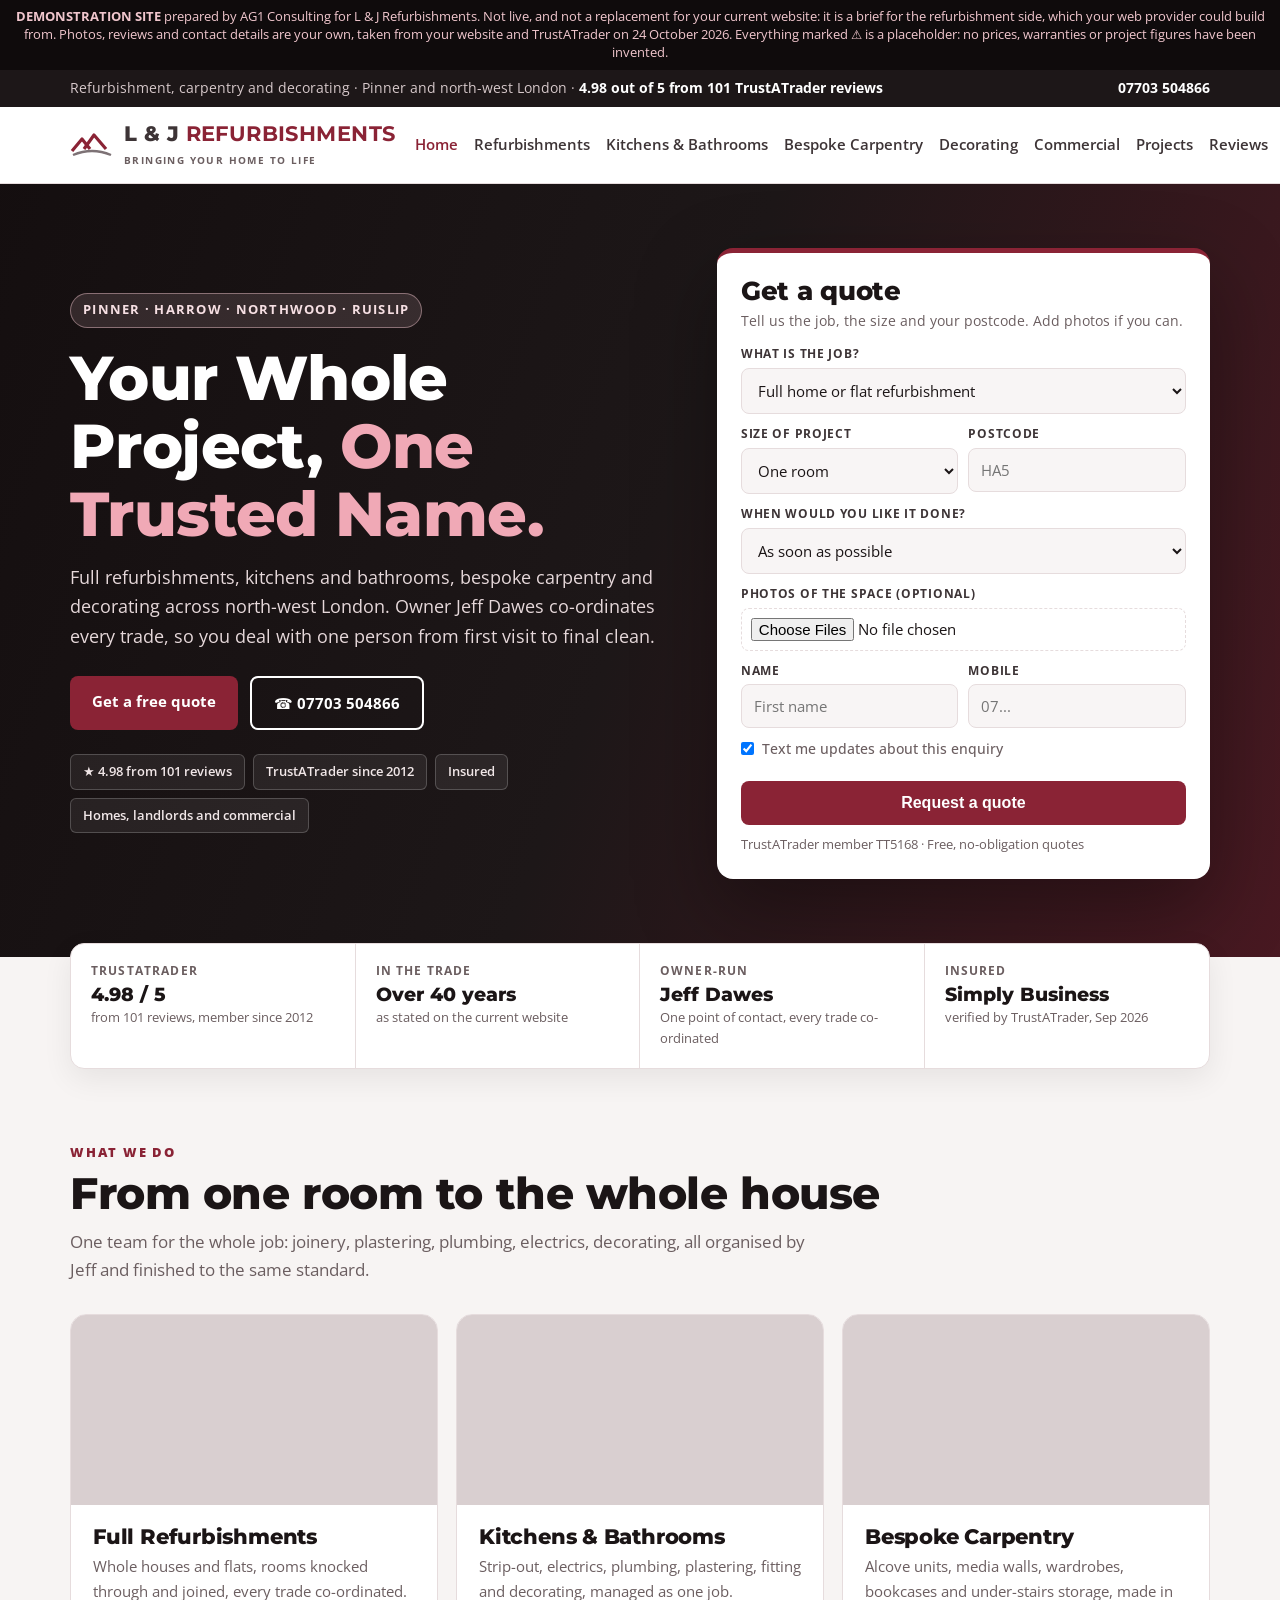
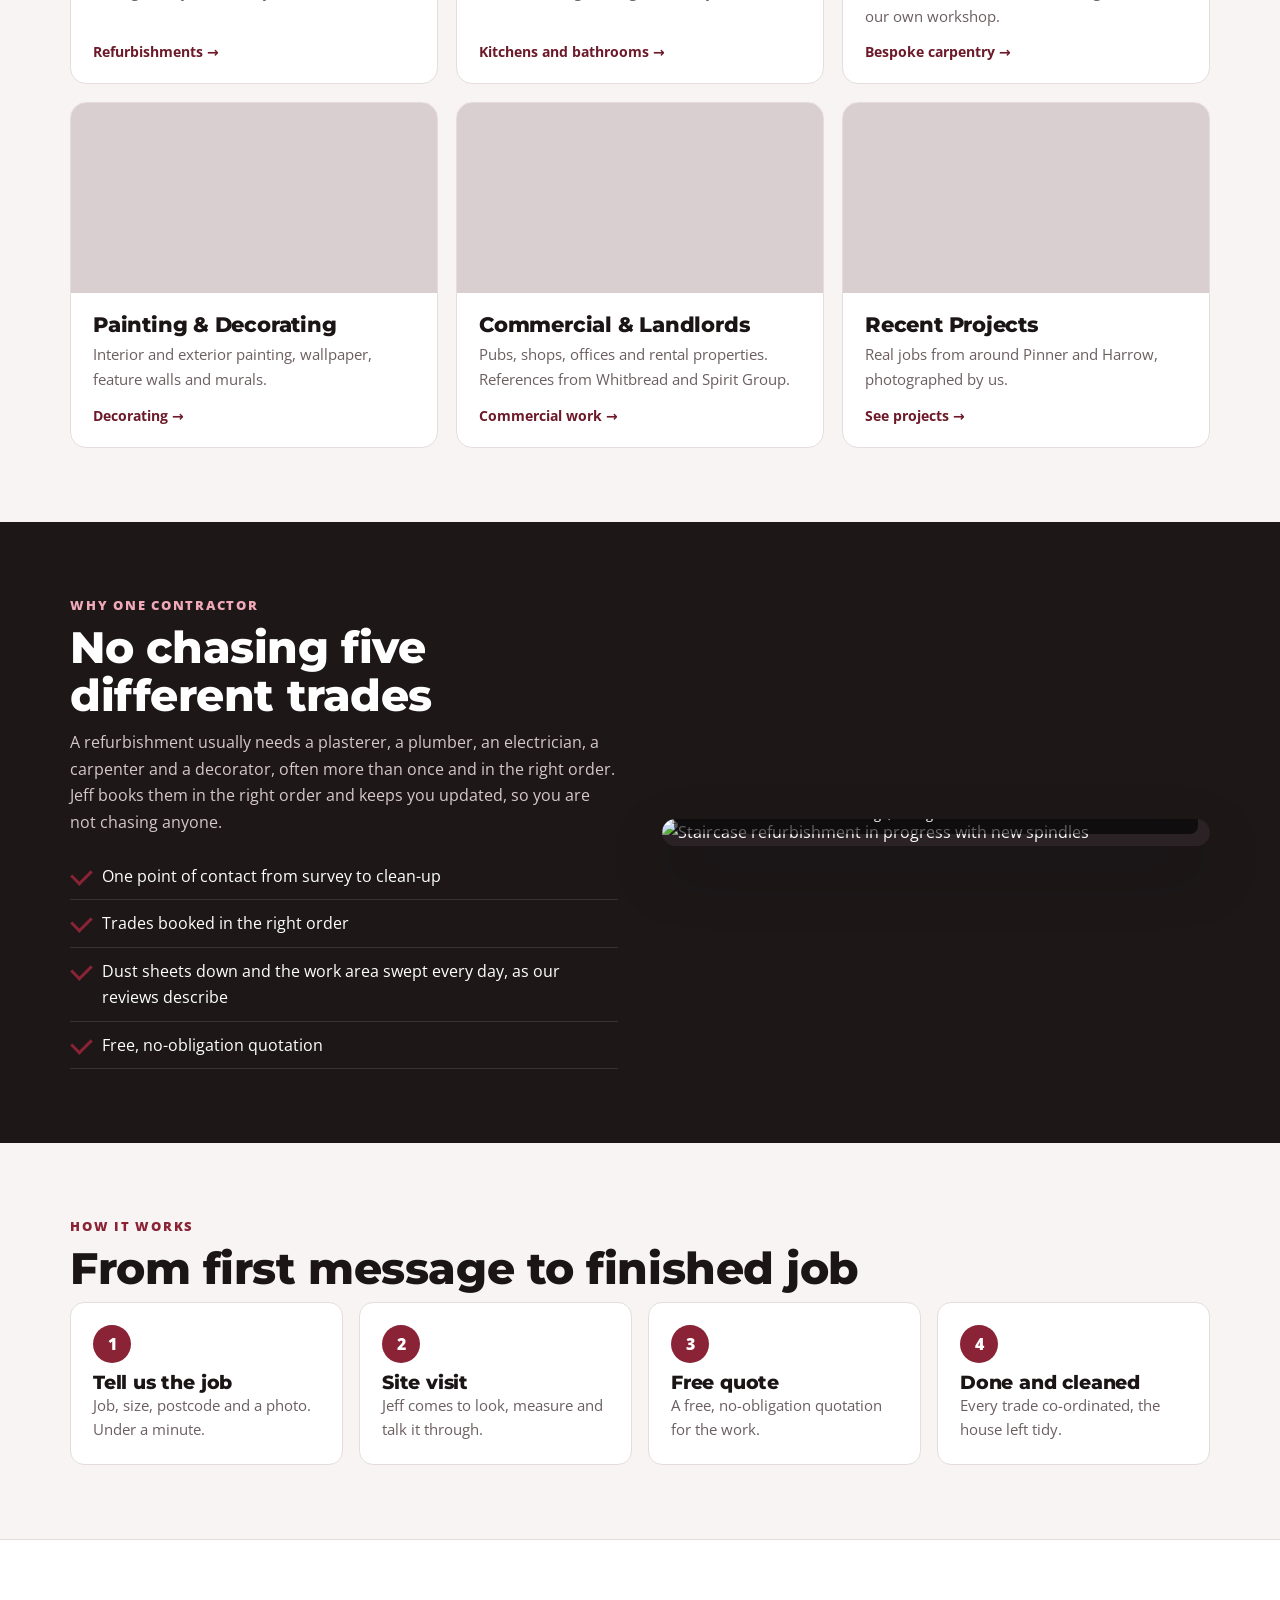
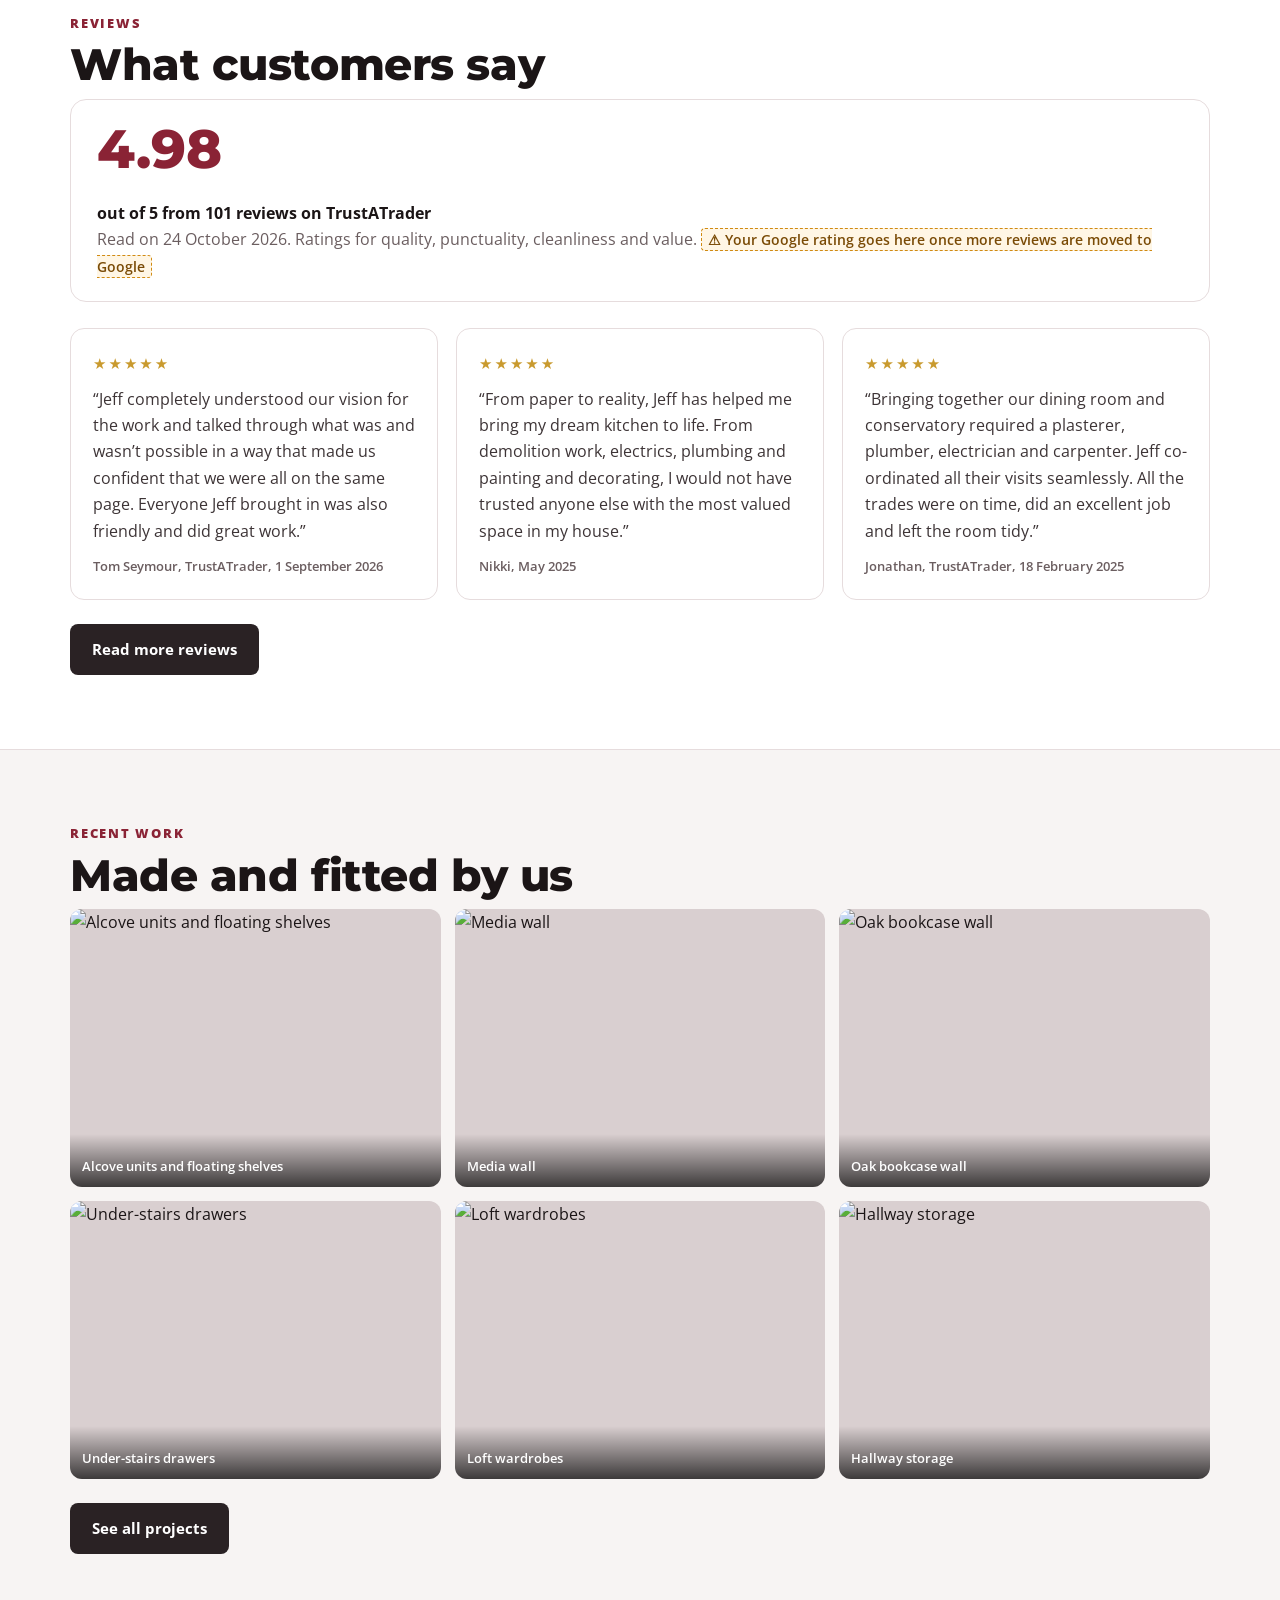
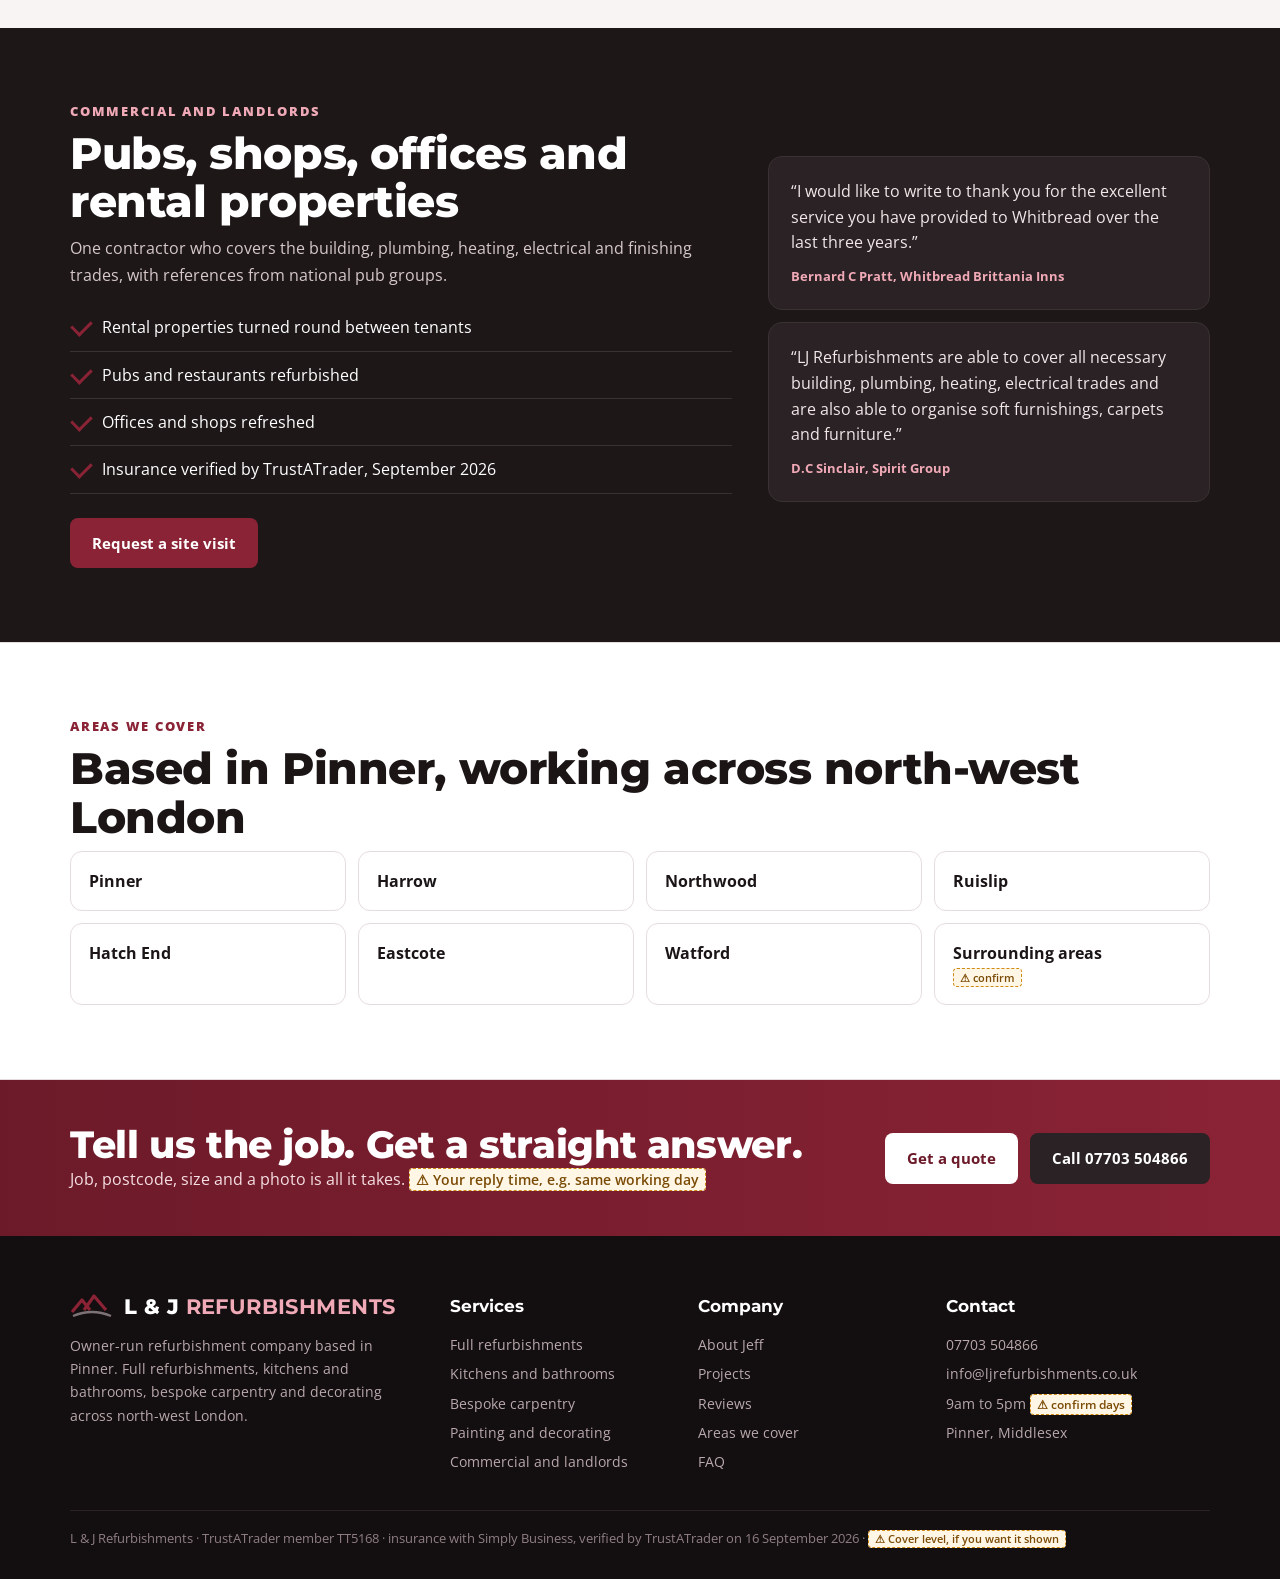
==== commit a2190328: "Build AG1 asset pack" ====
--- a/index.html
+++ b/index.html
@@ -4,14 +4,15 @@
 <link rel="stylesheet" href="styles.css">
 <script type="application/ld+json">{"@context": "https://schema.org", "@type": "GeneralContractor", "name": "L & J Refurbishments", "telephone": "+447703504866", "email": "info@ljrefurbishments.co.uk", "url": "https://andrei170.github.io/lj-refurbishments-demo/", "address": {"@type": "PostalAddress", "addressLocality": "Pinner", "addressRegion": "Middlesex", "addressCountry": "GB"}, "areaServed": [{"@type": "City", "name": "Pinner"}, {"@type": "City", "name": "Harrow"}, {"@type": "City", "name": "Northwood"}, {"@type": "City", "name": "Ruislip"}, {"@type": "City", "name": "Hatch End"}, {"@type": "City", "name": "Eastcote"}, {"@type": "City", "name": "Watford"}], "openingHours": "09:00-17:00", "aggregateRating": {"@type": "AggregateRating", "ratingValue": "4.98", "bestRating": "5", "reviewCount": "101"}}</script>
 </head><body>
-<div class="demo"><b>DEMONSTRATION SITE</b> prepared by AG1 Consulting for L &amp; J Refurbishments. Not live. Photos, reviews and contact details are your own, taken from your website and TrustATrader on 24 October 2026. Everything marked &#9888; is a placeholder: no prices, warranties or project figures have been invented.</div>
+<div class="demo"><b>DEMONSTRATION SITE</b> prepared by AG1 Consulting for L &amp; J Refurbishments. Not live, and not a replacement for your current website: it is a brief for the refurbishment side, which your web provider could build from. Photos, reviews and contact details are your own, taken from your website and TrustATrader on 24 October 2026. Everything marked &#9888; is a placeholder: no prices, warranties or project figures have been invented.</div>
 <div class="top"><div class="wrap"><span class="tl">Refurbishment, carpentry and decorating &middot; Pinner and north-west London &middot; <b>4.98 out of 5 from 101 TrustATrader reviews</b></span><span><a href="tel:+447703504866"><b>07703 504866</b></a></span></div></div>
 <header class="site"><div class="wrap"><a class="logo" href="index.html"><svg width="44" height="28" viewBox="0 0 44 28" aria-hidden="true"><path d="M2 20 12 8l8 10" fill="none" stroke="#8a2335" stroke-width="3.2" stroke-linejoin="round"/><path d="M14 18 24 4l12 14" fill="none" stroke="#8a2335" stroke-width="3.2" stroke-linejoin="round"/><path d="M3 24c12-5 26-5 38 0" fill="none" stroke="#7d7275" stroke-width="2.4"/></svg><span><span class="tx">L &amp; J <b>Refurbishments</b></span><small>BRINGING YOUR HOME TO LIFE</small></span></a>
 <nav class="main"><a href="index.html" class="on">Home</a><a href="refurbishments.html">Refurbishments</a><a href="kitchens-bathrooms.html">Kitchens &amp; Bathrooms</a><a href="carpentry.html">Bespoke Carpentry</a><a href="decorating.html">Decorating</a><a href="commercial.html">Commercial</a><a href="projects.html">Projects</a><a href="reviews.html">Reviews</a><a href="contact.html">Contact</a></nav><div class="hcall"><small>Call Jeff</small><a href="tel:+447703504866">07703 504866</a></div><a class="btn" href="contact.html">Get a quote</a></div></header>
+<nav class="mob" aria-label="Menu"><a href="index.html" class="on">Home</a><a href="refurbishments.html">Refurbishments</a><a href="kitchens-bathrooms.html">Kitchens &amp; Bathrooms</a><a href="carpentry.html">Bespoke Carpentry</a><a href="decorating.html">Decorating</a><a href="commercial.html">Commercial</a><a href="projects.html">Projects</a><a href="reviews.html">Reviews</a><a href="contact.html">Contact</a></nav>
 <section class="hero"><div class="bgimg" style="background-image:url('https://img1.wsimg.com/isteam/ip/7a11964e-ccb6-495a-9d29-0755a113b4dd/PHOTO-2025-10-30-14-35-50%205.jpg/:/rs=w:1200')"></div><div class="wrap grid">
 <div><span class="kicker">Pinner &middot; Harrow &middot; Northwood &middot; Ruislip</span>
 <h1>Your Whole Project, <em>One Trusted Name.</em></h1>
-<p class="lede">Full refurbishments, kitchens and bathrooms, bespoke carpentry and decorating across north-west London. Jeff Dawes runs every job himself and co-ordinates every trade, so you deal with one person from first visit to final clean.</p>
+<p class="lede">Full refurbishments, kitchens and bathrooms, bespoke carpentry and decorating across north-west London. Owner Jeff Dawes co-ordinates every trade, so you deal with one person from first visit to final clean.</p>
 <div class="cta-row"><a class="btn" href="contact.html">Get a free quote</a><a class="btn ghost" href="tel:+447703504866">&#9742; 07703 504866</a></div>
 <div class="chips"><span>&#9733; 4.98 from 101 reviews</span><span>TrustATrader since 2012</span><span>Insured</span><span>Homes, landlords and commercial</span></div></div>
 <div class="panel" id="quote"><h3>Get a quote</h3><div class="sub">Tell us the job, the size and your postcode. Add photos if you can.</div><form class="f"><label>What is the job?</label><select><option>Full home or flat refurbishment</option><option>Kitchen</option><option>Bathroom</option><option>Joining rooms, conversions or alterations</option><option>Bespoke carpentry (alcoves, wardrobes, media walls)</option><option>Painting and decorating</option><option>Commercial or landlord work</option><option>Something else</option></select><div class="two"><div><label>Size of project</label><select><option>One room</option><option>Several rooms</option><option>Whole house or flat</option><option>Commercial premises</option></select></div><div><label>Postcode</label><input placeholder="HA5"></div></div><label>When would you like it done?</label><select><option>As soon as possible</option><option>Within 3 months</option><option>In 3 to 6 months</option><option>Just planning for now</option></select><label>Photos of the space (optional)</label><input type="file" accept="image/*" multiple><div class="two"><div><label>Name</label><input placeholder="First name"></div><div><label>Mobile</label><input type="tel" placeholder="07..."></div></div><label class="chk"><input type="checkbox" checked> Text me updates about this enquiry</label><button class="btn" type="submit">Request a quote</button><div class="ok-msg">&#10004; Demo only: on the live site this lands in your CRM with the photos, the customer gets a text straight back, and you can see at a glance whether it is a whole-house job or a single shelf.</div><div class="fine">TrustATrader member TT5168 &middot; Free, no-obligation quotes</div></form></div>
@@ -29,15 +30,15 @@
 
 <section class="s dark"><div class="wrap split"><div><div class="eyebrow">Why one contractor</div>
 <h2 class="t">No chasing five different trades</h2>
-<p>A refurbishment usually needs a plasterer, a plumber, an electrician, a carpenter and a decorator, often more than once and in the right order. Jeff books them, checks the work and signs it off as if it were his own home.</p>
-<ul class="ticks" style="margin-top:18px"><li>One point of contact from survey to clean-up</li><li>Trades booked in the right order</li><li>Dust sheets down and the site cleaned every day</li><li>Written quote before any work starts</li></ul></div>
+<p>A refurbishment usually needs a plasterer, a plumber, an electrician, a carpenter and a decorator, often more than once and in the right order. Jeff books them in the right order and keeps you updated, so you are not chasing anyone.</p>
+<ul class="ticks" style="margin-top:18px"><li>One point of contact from survey to clean-up</li><li>Trades booked in the right order</li><li>Dust sheets down and the work area swept every day, as our reviews describe</li><li>Free, no-obligation quotation</li></ul></div>
 <div class="photo"><img src='https://img1.wsimg.com/isteam/ip/7a11964e-ccb6-495a-9d29-0755a113b4dd/IMG_9563.JPG/:/rs=w:1200' alt="Staircase refurbishment in progress with new spindles" loading="lazy"><div class="cap">Staircase and under-stairs storage, during the work</div></div></div></section>
 
 <section class="s"><div class="wrap"><div class="eyebrow">How it works</div><h2 class="t">From first message to finished job</h2>
 <div class="steps">
 <div class="step"><h3>Tell us the job</h3><p>Job, size, postcode and a photo. Under a minute.</p></div>
 <div class="step"><h3>Site visit</h3><p>Jeff comes to look, measure and talk it through.</p></div>
-<div class="step"><h3>Written quote</h3><p>Clear and in writing, before anything starts.</p></div>
+<div class="step"><h3>Free quote</h3><p>A free, no-obligation quotation for the work.</p></div>
 <div class="step"><h3>Done and cleaned</h3><p>Every trade co-ordinated, the house left tidy.</p></div>
 </div></div></section>
 
@@ -48,6 +49,8 @@
 
 <section class="s"><div class="wrap"><div class="eyebrow">Recent work</div><h2 class="t">Made and fitted by us</h2><div class="gal"><div class="gi"><img src="https://img1.wsimg.com/isteam/ip/7a11964e-ccb6-495a-9d29-0755a113b4dd/IMG_9548.JPG/:/rs=w:1200" alt="Alcove units and floating shelves" loading="lazy"><div class="c">Alcove units and floating shelves</div></div><div class="gi"><img src="https://img1.wsimg.com/isteam/ip/7a11964e-ccb6-495a-9d29-0755a113b4dd/IMG_9552.JPG/:/rs=w:1200" alt="Media wall" loading="lazy"><div class="c">Media wall</div></div><div class="gi"><img src="https://img1.wsimg.com/isteam/ip/7a11964e-ccb6-495a-9d29-0755a113b4dd/IMG_9553.JPG/:/rs=w:1200" alt="Oak bookcase wall" loading="lazy"><div class="c">Oak bookcase wall</div></div><div class="gi"><img src="https://img1.wsimg.com/isteam/ip/7a11964e-ccb6-495a-9d29-0755a113b4dd/IMG_9565.JPG/:/rs=w:1200" alt="Under-stairs drawers" loading="lazy"><div class="c">Under-stairs drawers</div></div><div class="gi"><img src="https://img1.wsimg.com/isteam/ip/7a11964e-ccb6-495a-9d29-0755a113b4dd/IMG_9561.JPG/:/rs=w:1200" alt="Loft wardrobes" loading="lazy"><div class="c">Loft wardrobes</div></div><div class="gi"><img src="https://img1.wsimg.com/isteam/ip/7a11964e-ccb6-495a-9d29-0755a113b4dd/IMG_7369.jpeg/:/rs=w:1200" alt="Hallway storage" loading="lazy"><div class="c">Hallway storage</div></div></div>
 <div class="cta-row"><a class="btn dark" href="projects.html">See all projects</a></div></div></section>
+
+<section class="s dark"><div class="wrap comstrip"><div><div class="eyebrow">Commercial and landlords</div><h2 class="t">Pubs, shops, offices and rental properties</h2><p>One contractor who covers the building, plumbing, heating, electrical and finishing trades, with references from national pub groups.</p><ul class="ticks" style="margin-top:16px"><li>Rental properties turned round between tenants</li><li>Pubs and restaurants refurbished</li><li>Offices and shops refreshed</li><li>Insurance verified by TrustATrader, September 2026</li></ul><div class="cta-row"><a class="btn" href="commercial.html">Request a site visit</a></div></div><div><div class="quote"><p>&ldquo;I would like to write to thank you for the excellent service you have provided to Whitbread over the last three years.&rdquo;</p><div class="who">Bernard C Pratt, Whitbread Brittania Inns</div></div><div class="quote"><p>&ldquo;LJ Refurbishments are able to cover all necessary building, plumbing, heating, electrical trades and are also able to organise soft furnishings, carpets and furniture.&rdquo;</p><div class="who">D.C Sinclair, Spirit Group</div></div></div></div></section>
 
 <section class="s alt"><div class="wrap"><div class="eyebrow">Areas we cover</div><h2 class="t">Based in Pinner, working across north-west London</h2>
 <div class="areas"><div class="area">Pinner</div><div class="area">Harrow</div><div class="area">Northwood</div><div class="area">Ruislip</div><div class="area">Hatch End</div><div class="area">Eastcote</div><div class="area">Watford</div><div class="area">Surrounding areas<small><span class="ph">&#9888; confirm</span></small></div></div></div></section>
--- a/styles.css
+++ b/styles.css
@@ -121,5 +121,9 @@
 footer.site li{list-style:none;padding:3px 0}footer.site a:hover{color:#fff}
 footer.site .legal{border-top:1px solid #2b2224;margin-top:34px;padding-top:18px;font-size:12.5px;color:#8f7f82}
 .sticky-cta{display:none}
+nav.mob{display:none}
+@media(max-width:1120px){nav.mob{display:flex;gap:6px;overflow-x:auto;padding:9px 14px;background:#fff;border-bottom:1px solid var(--line);white-space:nowrap;scrollbar-width:none}nav.mob::-webkit-scrollbar{display:none}nav.mob a{flex:0 0 auto;padding:7px 13px;border:1px solid var(--line);border-radius:999px;font-size:13.5px;font-weight:600;color:#3d3436;background:#f8f5f5}nav.mob a.on{background:var(--acc);border-color:var(--acc);color:#fff}}
+.comstrip{display:grid;grid-template-columns:1.2fr .8fr;gap:36px;align-items:center}@media(max-width:900px){.comstrip{grid-template-columns:1fr}}.comstrip>*{min-width:0}
+.quote{background:#2a2224;border:1px solid #3a3133;border-radius:14px;padding:22px;margin-bottom:12px}.quote p{color:#f1e7e8!important;font-size:15.5px}.quote .who{color:#f0a9b6;font-size:13px;font-weight:700;margin-top:10px}
 @media(max-width:760px){.sticky-cta{display:flex;position:fixed;bottom:0;left:0;right:0;z-index:60;gap:8px;padding:10px;background:rgba(19,14,15,.97);border-top:1px solid #3a3133}
 .sticky-cta a{flex:1;text-align:center;padding:13px 10px}body{padding-bottom:70px}}
